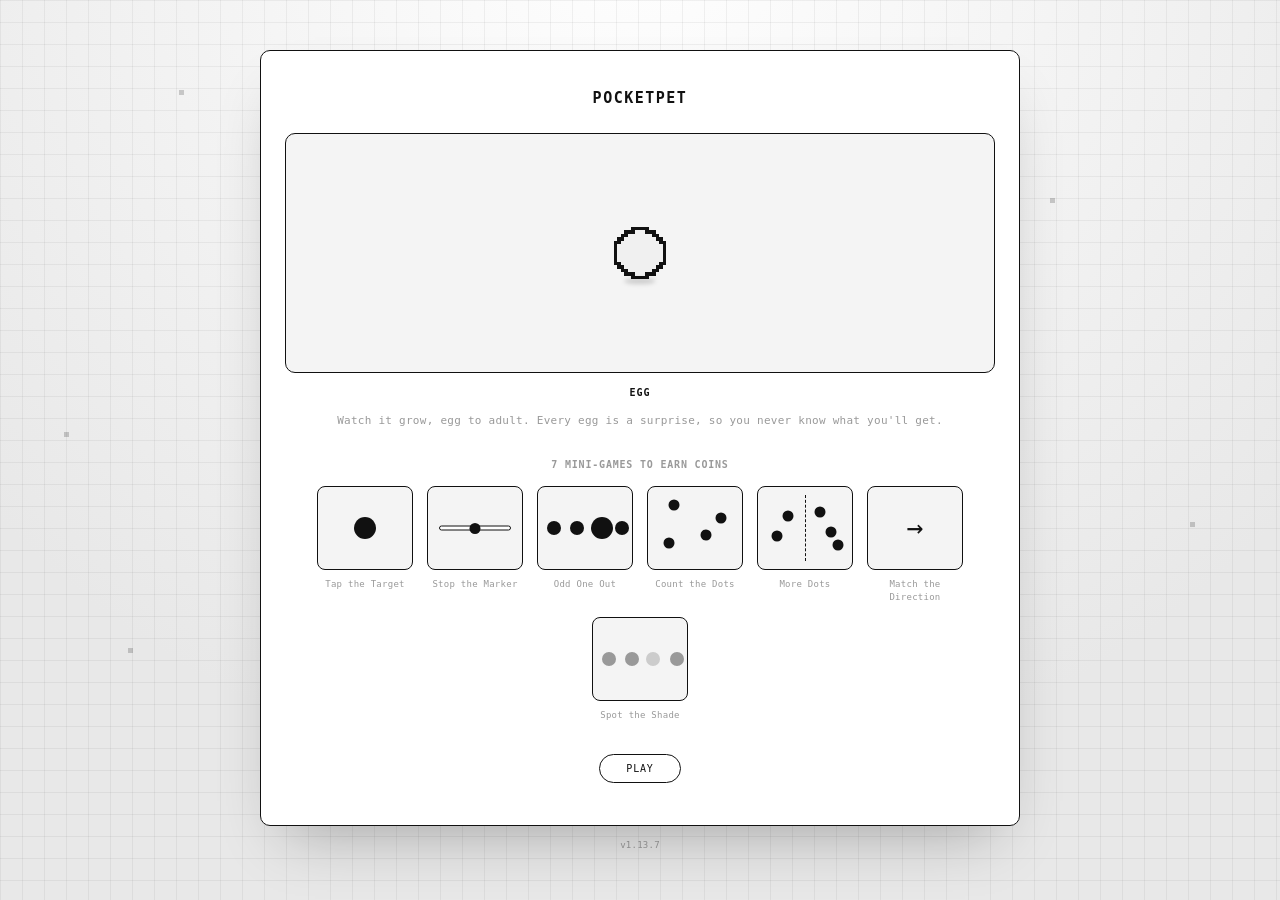
==== index.html @ edfc769e "Fix dotted prop outlines (switch scale to opacity), shrink Ball to 5x5 Confirmed the transform:scale" ====
<!doctype html>
<html lang="en">
<head>
  <meta charset="utf-8" />
  <meta name="viewport" content="width=device-width, initial-scale=1" />
  <meta name="google-site-verification" content="rwWQw8rhTKiH_7-kVRu2QGmYQKgAJ11RBTcv0vj0n3o" />
  <meta name="google-site-verification" content="AD7jyYMSNTsZT_Fhs02QeAOYZUyEHdJubJNjdIoAOGY" />
  <title>PocketPet</title>
  <link rel="manifest" href="manifest.webmanifest" />
  <link rel="icon" href="icons/icon.svg" type="image/svg+xml" />
  <link rel="apple-touch-icon" href="icons/icon.svg" />
  <meta name="theme-color" content="#111111" />
  <link rel="stylesheet" href="css/style.css?v=111" />
</head>
<body>
  <div class="bg-decor" aria-hidden="true">
    <span class="bg-dot" style="top:10%; left:14%; animation-delay:0s;"></span>
    <span class="bg-dot" style="top:22%; left:82%; animation-delay:1.4s;"></span>
    <span class="bg-dot" style="top:72%; left:10%; animation-delay:2.6s;"></span>
    <span class="bg-dot" style="top:86%; left:78%; animation-delay:0.7s;"></span>
    <span class="bg-dot" style="top:48%; left:5%; animation-delay:1.9s;"></span>
    <span class="bg-dot" style="top:58%; left:93%; animation-delay:0.3s;"></span>
  </div>

  <main class="shell landing">
    <h1 class="title">PocketPet</h1>

    <div class="device">
      <div id="landing-pet" class="pet-screen"></div>
    </div>
    <p id="hero-stage-label" class="hero-stage-label"></p>

    <p class="tagline">Watch it grow, egg to adult. Every egg is a surprise, so you never know what you'll get.</p>

    <p class="landing-section-title">7 mini-games to earn coins</p>
    <div class="game-showcase">
      <div class="game-card">
        <div class="game-preview">
          <span class="preview-dot"></span>
        </div>
        <p class="game-card-name">Tap the Target</p>
      </div>
      <div class="game-card">
        <div class="game-preview">
          <span class="preview-track"><span class="preview-marker"></span></span>
        </div>
        <p class="game-card-name">Stop the Marker</p>
      </div>
      <div class="game-card">
        <div class="game-preview">
          <span class="preview-oddball"></span>
          <span class="preview-oddball"></span>
          <span class="preview-oddball preview-oddball--big"></span>
          <span class="preview-oddball"></span>
        </div>
        <p class="game-card-name">Odd One Out</p>
      </div>
      <div class="game-card">
        <div class="game-preview">
          <span class="preview-countdot" style="top:22%;left:28%"></span>
          <span class="preview-countdot" style="top:58%;left:62%"></span>
          <span class="preview-countdot" style="top:38%;left:78%"></span>
          <span class="preview-countdot" style="top:68%;left:22%"></span>
        </div>
        <p class="game-card-name">Count the Dots</p>
      </div>
      <div class="game-card">
        <div class="game-preview">
          <span class="preview-divider"></span>
          <span class="preview-countdot" style="top:60%;left:20%"></span>
          <span class="preview-countdot" style="top:35%;left:32%"></span>
          <span class="preview-countdot" style="top:30%;left:66%"></span>
          <span class="preview-countdot" style="top:55%;left:78%"></span>
          <span class="preview-countdot" style="top:70%;left:85%"></span>
        </div>
        <p class="game-card-name">More Dots</p>
      </div>
      <div class="game-card">
        <div class="game-preview">
          <span class="preview-arrow">→</span>
        </div>
        <p class="game-card-name">Match the Direction</p>
      </div>
      <div class="game-card">
        <div class="game-preview">
          <span class="preview-shade"></span>
          <span class="preview-shade"></span>
          <span class="preview-shade preview-shade--odd"></span>
          <span class="preview-shade"></span>
        </div>
        <p class="game-card-name">Spot the Shade</p>
      </div>
    </div>

    <!-- Full evolution section: hidden for now, not deleted. Remove the
         `hidden` attribute below to bring it back. -->
    <div hidden>
      <p class="landing-section-title">Full evolution</p>
      <div class="evolution-panel">
        <div class="evolution-header">
          <div id="evolution-egg" class="evolution-stage"></div>
          <p class="evolution-intro">Every pet hatches from the same egg.</p>
        </div>
        <div id="evolution-rows" class="evolution-rows"></div>
      </div>
    </div>

    <a href="app.html" class="play-link">Play</a>
  </main>

  <p class="app-version" id="app-version"></p>

  <script type="module" src="js/landing.js?v=111"></script>
</body>
</html>
---- css/style.css ----
:root {
  --bg: #f4f4f4;
  --fg: #111;
  --line: #111;
  --muted: #999;
  --track: #e4e4e4;
}

* { box-sizing: border-box; }

/* Collapses every animation/transition in the file to effectively instant,
   one-shot playback instead of writing a reduced-motion variant of each of
   the ~15 @keyframes individually. Safe to do globally here because motion
   is never the only carrier of information — mood/sick states also show as
   plain text (#pet-status), and every wander/drag position is a real
   left/top value regardless of whether it animates there or snaps. */
@media (prefers-reduced-motion: reduce) {
  *, *::before, *::after {
    animation-duration: 0.01ms !important;
    animation-iteration-count: 1 !important;
    transition-duration: 0.01ms !important;
  }
}

body {
  margin: 0;
  min-height: 100vh;
  display: flex;
  flex-direction: column;
  align-items: center;
  justify-content: center;
  gap: 14px;
  padding: 32px 16px;
  font-family: ui-monospace, "SF Mono", Menlo, Consolas, monospace;
  font-size: 13px;
  color: var(--fg);
  letter-spacing: 0.02em;
}

.shell {
  position: relative;
  z-index: 1;
  width: min(340px, 92vw);
  background: #fff;
  border: 1px solid var(--line);
  border-radius: 6px;
  padding: 38px 24px 42px;
}

.title {
  text-align: center;
  font-size: 15px;
  font-weight: 700;
  letter-spacing: 0.1em;
  text-transform: uppercase;
  margin: 0 0 22px;
}

.error {
  min-height: 1.4em;
  font-size: 11px;
  color: var(--fg);
  text-align: center;
  margin: 0 0 8px;
}
.error.error--bad { color: #c0392b; }

.stack { display: flex; flex-direction: column; gap: 10px; }
.stack[hidden] { display: none; }
.row { display: flex; gap: 10px; }

.password-field { display: flex; gap: 6px; }
.password-field[hidden] { display: none; }
.password-field input { flex: 1; min-width: 0; }
.password-field .toggle-pw {
  flex: none;
  font-size: 9px;
  padding: 10px 8px;
  text-transform: uppercase;
}

.auth-links {
  display: flex;
  justify-content: space-between;
  margin-top: 12px;
}
.auth-links button {
  flex: none;
  border: none;
  background: none;
  padding: 0;
  font-size: 10px;
  color: var(--muted);
  text-transform: none;
  letter-spacing: 0;
  text-decoration: underline;
}
.auth-links button:hover { background: none; color: var(--fg); }

.back-home-link {
  display: block;
  text-align: center;
  margin-top: 20px;
  font-size: 10px;
  color: var(--muted);
  text-decoration: underline;
}
.back-home-link:hover { color: var(--fg); }

.app-version {
  margin: 0;
  font-size: 9px;
  color: var(--muted);
}

input, button {
  font-family: inherit;
  font-size: 12px;
  padding: 10px;
  border-radius: 4px;
  border: 1px solid var(--line);
  background: #fff;
  color: var(--fg);
}

button {
  cursor: pointer;
  flex: 1;
  text-transform: uppercase;
  letter-spacing: 0.05em;
  transition: background 0.1s, color 0.1s;
}
button:hover { background: var(--fg); color: #fff; }
button:active { transform: translateY(1px); }
button:disabled {
  opacity: 0.35;
  cursor: not-allowed;
  color: var(--muted);
  border-color: var(--muted);
  background: #fff;
}
button:disabled:hover { background: #fff; color: var(--muted); }
button:disabled:active { transform: none; }

/* Marks a toggle button as currently "on" (e.g. the bow is worn) — same
   dark fill button already uses on hover, just persistent, so it's clear
   at a glance without relying on the label text alone. */
.btn--active { background: var(--fg); color: #fff; }
.btn--active:hover { background: #333; }

[data-tooltip] { position: relative; }
[data-tooltip]::after {
  content: attr(data-tooltip);
  position: absolute;
  bottom: calc(100% + 7px);
  left: 50%;
  transform: translateX(-50%);
  background: rgba(40, 40, 40, 0.82);
  color: #fff;
  font-size: 8px;
  font-weight: 400;
  text-transform: none;
  letter-spacing: 0;
  padding: 5px 8px;
  border-radius: 4px;
  max-width: 200px;
  width: max-content;
  z-index: 20;
  pointer-events: none;
  opacity: 0;
  transition: opacity 0.15s ease 0s;
}
[data-tooltip]:focus-visible::after {
  opacity: 1;
  transition: opacity 0.15s ease 1s;
}
/* Real hover only — on touch, tapping a button shouldn't count as "hovering"
   it, or the tooltip pops immediately (and sticks, since touch has no
   hover-exit). Touch gets its own hold-to-reveal handling below instead. */
@media (hover: hover) and (pointer: fine) {
  [data-tooltip]:hover::after {
    opacity: 1;
    transition: opacity 0.15s ease 1s;
  }
}
[data-tooltip].tooltip--held::after {
  opacity: 1;
  transition: none;
}

.topbar {
  display: flex;
  justify-content: flex-end;
  gap: 6px;
  margin-bottom: 18px;
}
.icon-btn {
  flex: none;
  display: flex;
  align-items: center;
  justify-content: center;
  width: 22px;
  height: 22px;
  padding: 0;
  line-height: 1;
  border-radius: 50%;
  font-size: 11px;
}
/* currentColor lets the bag icon flip white on hover along with the rest
   of the button, same as the plain-text icons next to it. */
.icon-btn svg { width: 13px; height: 13px; stroke: currentColor; }

.pet-layout {
  display: flex;
  flex-direction: column;
  gap: 20px;
}
.pet-visual, .pet-info { min-width: 0; }

.device {
  position: relative;
  height: 250px;
  margin-bottom: 24px;
  /* Not overflow:hidden — the pet's own wander bounds already keep it inside
     this box, and clipping here was cutting off the hover tooltip whenever
     the pet sat near an edge (its pill needs room to render outside the
     pet's own small box). */
  overflow: visible;
  background: var(--bg);
  border: 1px solid var(--line);
  border-radius: 10px;
  cursor: pointer;
  transition: background 0.8s ease, box-shadow 0.8s ease;
}
.device:has(.pet-screen.pet--sleeping) { background: #1a1a1a; }
/* An owned, active Night Light bleeds a soft white glow past the
   playground's own edge — overflow stays visible (see above) so this box-
   shadow isn't clipped, reading as light escaping the dark room rather
   than staying sealed inside the box. */
.device:has(.pet-screen.pet--sleeping):has(.night-light:not([hidden])) {
  box-shadow: 0 0 24px 6px rgba(255, 255, 255, 0.35);
}
/* Everything in the room dims along with it instead of staying full-bright
   against the dark background — reads as "the lights are off" rather than
   cutouts pasted onto a black rectangle. brightness(), not opacity —
   opacity blends toward see-through (the dark background shows through the
   gaps between dots), brightness() darkens the same solid pixels in place. */
.device:has(.pet-screen.pet--sleeping) #pet-screen,
.device:has(.pet-screen.pet--sleeping) .pet-bed,
.device:has(.pet-screen.pet--sleeping) .toy,
.device:has(.pet-screen.pet--sleeping) .music-box,
.device:has(.pet-screen.pet--sleeping) .poop,
.device:has(.pet-screen.pet--sleeping) .toilet-bowl {
  filter: brightness(0.55);
}

.pet-screen {
  --dot-size: 6px;
  --grid-size: 25;
  position: absolute;
  left: 12px;
  top: 12px;
  display: grid;
  grid-template-columns: repeat(var(--grid-size), var(--dot-size));
  grid-auto-rows: var(--dot-size);
  gap: 0;
  cursor: grab;
  touch-action: none;
  /* Above every prop and the poop (see .poop's own z-index) so the pet
     always reads as walking in front, never getting buried underneath one
     it's standing near. */
  z-index: 2;
  /* --move-duration is set per life stage in JS (younger = faster) */
  transition: left var(--move-duration, 1.6s) ease-in-out, top var(--move-duration, 1.6s) ease-in-out, width 0.8s ease, height 0.8s ease, filter 0.8s ease;
}
#pet-screen.pet--dragging {
  cursor: grabbing;
  transition: none;
  z-index: 5;
}

/* Ground shadow for the wandering pets — the landing hero and the main
   in-app pet screen, both trimmed to their actual silhouette (see
   trimBitmap() in landing.js/app.js), so this lands right under their feet
   and moves/resizes with them automatically as they wander and grow. */
#landing-pet::before,
#pet-screen::before {
  content: "";
  position: absolute;
  left: 50%;
  bottom: -5px;
  width: 60%;
  height: 6px;
  background: rgba(0, 0, 0, 0.16);
  border-radius: 50%;
  filter: blur(2px);
  transform: translateX(-50%);
}

/* A little dish that flashes briefly after feeding — sits behind #pet-screen
   in paint order (it comes first in the HTML, and shares the same default
   stacking). */
.pet-bowl {
  position: absolute;
  width: 16px;
  height: 9px;
  background: var(--track);
  border: 1px solid var(--line);
  border-radius: 0 0 8px 8px;
  opacity: 1;
  transition: opacity 0.3s ease;
}
.pet-bowl--fade { opacity: 0; }

/* Every playground prop below (Bed, Ball, Music Box disc, Night Light bulb,
   poop) is now a hand-tuned pixel-dot bitmap built by prop-sprites.js —
   same rendering language as the pet itself (flat fill + 1-dot outline
   dilated around the silhouette, see .dot/.dot--body/.dot--eye/.dot--outline
   under "Puppy" below), instead of the smooth CSS circles/ovals/gradients
   these used to be. That mismatch (a blocky pixel-art creature standing
   next to perfectly smooth vector furniture) was the actual problem being
   fixed here, not just a style refresh.
   .prop-grid is the shared CSS-grid scaffold every prop uses — --grid-size
   is set per element in JS (renderPropSprites) from the sprite's own
   trimmed width, same pattern #pet-screen/.pet-picker-thumb-grid already
   use. 3.5px must match pet-sprites.js's DOT_SIZE exactly; there's no build
   step to inject the JS constant into CSS, so if DOT_SIZE ever changes,
   this needs a matching manual update. --dot-color sets each prop's own
   fill tint (.dot--body reads it); .dot--eye/.dot--outline both read the
   inherited --fg, so a prop can also override --fg locally (see poop) to
   recolor its own outline without touching the rest of the page. */
.prop-grid {
  display: grid;
  grid-template-columns: repeat(var(--grid-size), 3.5px);
  grid-auto-rows: 3.5px;
  gap: 0;
}
/* [hidden] and .prop-grid both have (0,1,0) specificity, and an author rule
   of equal specificity always beats the browser's own UA stylesheet rule
   ([hidden] { display: none }) regardless of source order — so every prop
   (poop included) kept rendering, in its last-known position, even after
   JS set el.hidden = true. This is what actually caused "cleared poop /
   un-owned items are still showing, sometimes stuck in an old corner spot"
   across every prop, not a positioning or ownership bug in app.js at all.
   .prop-grid[hidden] has (0,2,0) specificity, which wins. */
.prop-grid[hidden] {
  display: none;
}

/* Dropped poop (see MAX_POOP_COUNT in app.js) — up to 3 slots, positioned in
   JS (see renderPoop) wherever the pet currently is the moment each one
   first appears, not a fixed spot, so it reads as the pet actually having
   left it somewhere rather than props spawning from nowhere.
   Real brown instead of the flat-monochrome treatment every other prop
   uses — the one other deliberate color exception besides mood tinting
   (see LOW_STAT_MOODS in app.js), because it needs to read as "mess, spot
   and clear me" at a glance rather than blend in as another gray shape.
   The outline also gets its own darker brown (via a locally-overridden
   --fg) instead of the site's usual near-black, for the same reason.
   z-index above every other prop (all z-index:auto) so it's never hidden
   underneath one it happens to overlap, but still below #pet-screen
   (z-index: 2) so the pet itself always stays on top. Tapping one clears it
   via clearPoop. */
.poop {
  position: absolute;
  --dot-color: #6b4423;
  --fg: #3f2712;
  cursor: pointer;
  z-index: 1;
}

/* A draggable bed prop — stays on the playground permanently once bought
   (unlike the bowl's brief flash), wherever the user last dragged it. A
   wide, flat silhouette (see the "bed" profile in prop-sprites.js) reads as
   a mat/rug rather than a plain circle, with a couple of accent dots
   (dot--eye, reusing the pet's own "dark detail" color) suggesting woven
   texture — the pixel-grid equivalent of the concentric rings this used to
   have. Sits behind #pet-screen in paint order so the pet reads as lying on
   top of it once it walks over and sleeps there. */
.pet-bed {
  position: absolute;
  --dot-color: var(--track);
  cursor: grab;
  touch-action: none;
  transition: filter 0.8s ease;
}

.toilet-bowl {
  position: absolute;
  --dot-color: var(--track);
  cursor: grab;
  touch-action: none;
  transition: filter 0.8s ease;
}

/* One dragging-state class shared by the Bed, Ball, Music Box, and Night
   Light (see wireDragGroundedItem / wireDragNightLight) instead of a
   per-item copy. transition:none while actually dragging — the Ball's own
   left/top transition (for its "kick" animation, see .toy below) would
   otherwise make manual dragging lag behind the pointer. */
.grounded-item--dragging { cursor: grabbing; transition: none; }

/* A pendant light hanging from the playground's own "ceiling" (the device's
   top edge) — fixed top, only ever dragged left/right (see
   wireDragNightLight), unlike the Bed which moves freely. The cord is a
   separate pseudo-element spanning from the very top down to the bulb, so
   it visually reads as mounted above rather than floating mid-air. */
.night-light {
  position: absolute;
  top: 10px;
  --dot-color: var(--track);
  cursor: grab;
  touch-action: none;
}
.night-light::before {
  content: "";
  position: absolute;
  left: 50%;
  top: -10px;
  transform: translateX(-50%);
  width: 1px;
  height: 10px;
  background: var(--line);
}
/* A slow, gentle glow while the pet actually sleeps (the playground itself
   already goes dark then, see .device:has(...)) — reads as the light being
   "on" for a calm night rather than just a static prop. Plain white, so it
   still reads as a light source without introducing a new hue. The bulb's
   outline stays solid black regardless (dot--outline isn't touched here),
   same "outline never tints" rule the pet itself follows for mood colors. */
@keyframes night-light-glow {
  0%, 100% { box-shadow: 0 0 4px 1px rgba(255, 255, 255, 0.4); }
  50% { box-shadow: 0 0 10px 4px rgba(255, 255, 255, 0.7); }
}
.device:has(.pet-screen.pet--sleeping) .night-light {
  --dot-color: #ffffff;
  animation: night-light-glow 3s ease-in-out infinite;
}
.device:has(.pet-screen.pet--sleeping) .night-light::before {
  background: #e6e6e6;
}
/* A soft halo of light spreading out from the bulb — a smooth radial
   gradient, not distinct rays/wedges (an earlier version used sharp conic
   spokes and read as a cartoon sun instead of a light source). This is the
   one deliberately non-pixel exception among the props: diffuse light
   doesn't have a clean dot-grid equivalent, same spirit as mood-color
   tinting being the pet's own one exception to strict monochrome. Blurred
   and slowly breathing in size/opacity for a calm glow. Reuses ::after
   since ::before is already the cord. */
.device:has(.pet-screen.pet--sleeping) .night-light::after {
  content: "";
  position: absolute;
  inset: -16px;
  border-radius: 50%;
  background: radial-gradient(circle, rgba(255, 255, 255, 0.6) 0%, rgba(255, 255, 255, 0.28) 45%, rgba(255, 255, 255, 0) 78%);
  filter: blur(1.5px);
  animation: night-light-halo 3.5s ease-in-out infinite;
  pointer-events: none;
}
@keyframes night-light-halo {
  0%, 100% { opacity: 0.65; transform: scale(0.9); }
  50% { opacity: 1; transform: scale(1.1); }
}

/* A second free-roaming floor item alongside the Bed (see GROUNDED_ITEMS).
   left/top transition (disabled while actually being manually dragged, see
   .grounded-item--dragging) is what makes kickToy()'s reposition read as
   rolling there instead of teleporting. --ball-color is still set directly
   by app.js (setBallColor/render) exactly as before — --dot-color here just
   reads through to it, so the color-picker plumbing needed no changes. */
.toy {
  position: absolute;
  --dot-color: var(--ball-color, var(--track));
  cursor: grab;
  touch-action: none;
  transition: left 0.5s ease-out, top 0.5s ease-out, filter 0.8s ease;
}

/* A small turntable inside a boxed cabinet — the vinyl disc (see the
   "musicBoxDisc" profile in prop-sprites.js), dark like real vinyl with a
   small white center dot (the label hole) and a couple of music notes that
   float up and fade while it plays, sitting inside a squared-off frame (the
   "musicBoxFrame" profile) that stays still while the disc spins.
   #music-box is a plain shrink-wrapping positioning box (size/drag/click
   all still target it, same as every other prop) that grid-stacks two
   INNER children on top of each other (both grid-area 1/1, centered via
   place-items) instead of one merged shape: .music-box-frame (static) and
   .music-box-disc (spins while playing, see .music-box--playing below) —
   spinning only the disc, not the frame or the whole outer box, is also why
   the ♪/♫ notes (which live on the outer box's own ::before/::after) stay
   upright and float straight up instead of spinning along with the disc.
   Mounted on the wall like the Night Light — top stays fixed, only left
   (drag) moves — click toggles the song, drag moves it (wireMusicBox tells
   the two apart via suppressNextPetClick). Sits right at the ground line
   (GROUND_MIN_Y_FRACTION * 250px device height ≈ 105px, minus the box's own
   height) rather than partway up the wall — reads as a floor speaker
   standing against the wall instead of a shelf-mounted item. */
.music-box {
  position: absolute;
  top: 84px;
  display: grid;
  place-items: center;
  cursor: grab;
  touch-action: none;
  transition: filter 0.8s ease;
}
/* Same specificity trap as .prop-grid[hidden] elsewhere in this file:
   .music-box's own `display: grid` (needed to stack the frame+disc, see
   above) has the same (0,1,0) specificity as the browser's built-in
   [hidden] { display: none }, and an author rule always wins over the
   user-agent one at equal specificity — so renderMusicBoxPosition setting
   el.hidden = true stopped actually hiding it, leaving a previous pet's
   (or an unpurchased) Music Box visible and clickable. */
.music-box[hidden] {
  display: none;
}
.music-box-frame {
  grid-area: 1 / 1;
  --dot-color: var(--track);
}
.music-box-disc {
  grid-area: 1 / 1;
  --dot-color: var(--fg);
}
.music-box--playing .music-box-disc {
  animation: vinyl-spin 1.8s linear infinite;
}
@keyframes vinyl-spin {
  to { transform: rotate(360deg); }
}
.music-box--playing::before,
.music-box--playing::after {
  content: "♪";
  position: absolute;
  top: -8px;
  font-size: 14px;
  line-height: 1;
  color: var(--line);
  opacity: 0;
  animation: note-float 2.4s ease-in infinite;
}
.music-box--playing::before { left: -8px; }
.music-box--playing::after { content: "♫"; left: 32px; animation-delay: 1.1s; }
@keyframes note-float {
  0% { opacity: 0; transform: translateY(0); }
  15% { opacity: 0.8; }
  100% { opacity: 0; transform: translateY(-16px); }
}

.pet-screen.pet--bounce { animation: bounce 0.4s ease; }
.pet-screen.pet--poke { animation: poke 0.4s ease; }
.pet-screen.pet--sick { animation: sick-swell 2.2s ease-in-out infinite; }
.pet-screen.pet--sick .dot--body { background: #93a86a; opacity: 0.6; }

/* Unmet-need cues — only one is ever active at a time (see LOW_STAT_MOODS
   priority in app.js), so they don't need to be combined visually. Each
   also tints the fill a bit (outline/eyes stay solid black regardless) so
   the *type* of problem reads at a glance, not just that something's off. */
.pet-screen.pet--hungry { animation: hungry-shake 0.5s ease-in-out infinite; }
.pet-screen.pet--hungry .dot--body { background: #d99a4e; }
.pet-screen.pet--tired { animation: tired-nod 2.2s ease-in-out infinite; }
.pet-screen.pet--tired .dot--body { background: #8d97c9; }
.pet-screen.pet--dirty { animation: dirty-itch 0.6s ease-in-out infinite; }
.pet-screen.pet--dirty .dot--body { background: #a3835a; }
.pet-screen.pet--sad { animation: sad-droop 2.6s ease-in-out infinite; }
.pet-screen.pet--sad .dot--body { background: #9aa8b8; }

@keyframes bounce {
  0% { transform: translateY(0); }
  30% { transform: translateY(-6px); }
  60% { transform: translateY(0); }
  80% { transform: translateY(-2px); }
  100% { transform: translateY(0); }
}

@keyframes poke {
  0% { transform: rotate(0deg); }
  25% { transform: rotate(-8deg); }
  50% { transform: rotate(8deg); }
  75% { transform: rotate(-4deg); }
  100% { transform: rotate(0deg); }
}

@keyframes sick-swell {
  0%, 100% { transform: scale(1) translateX(0); }
  35% { transform: scale(1.06) translateX(1px); }
  70% { transform: scale(0.97) translateX(-1px); }
}

@keyframes hungry-shake {
  0%, 100% { transform: translateX(0); }
  25% { transform: translateX(-2px); }
  75% { transform: translateX(2px); }
}

@keyframes tired-nod {
  0%, 100% { transform: translateY(0) rotate(0deg); }
  50% { transform: translateY(3px) rotate(2deg); }
}

@keyframes dirty-itch {
  0%, 100% { transform: rotate(0deg); }
  20% { transform: rotate(-3deg); }
  40% { transform: rotate(2deg); }
  60% { transform: rotate(-2deg); }
  80% { transform: rotate(3deg); }
}

@keyframes sad-droop {
  0%, 100% { transform: translateY(0); }
  50% { transform: translateY(4px); }
}

/* Idle personality quirks — small one-shot flourishes played at random while
   the pet is just standing around, so it reads as alive even when you're
   not interacting with it. Never plays over a mood/sick animation (those
   already say something is wrong and take priority — see app.js). */
.pet-screen.pet--idle-glance { animation: idle-glance 1s ease; }
.pet-screen.pet--idle-stretch { animation: idle-stretch 1.1s ease; }
.pet-screen.pet--idle-hop { animation: idle-hop 0.7s ease; }

@keyframes idle-glance {
  0%, 100% { transform: rotate(0deg); }
  25% { transform: rotate(-6deg); }
  60% { transform: rotate(5deg); }
  85% { transform: rotate(-2deg); }
}

@keyframes idle-stretch {
  0%, 100% { transform: scale(1, 1); }
  40% { transform: scale(1.08, 0.92); }
  70% { transform: scale(0.96, 1.05); }
}

@keyframes idle-hop {
  0%, 100% { transform: translateY(0); }
  40% { transform: translateY(-4px); }
  70% { transform: translateY(1px); }
}

.modal-backdrop {
  position: fixed;
  inset: 0;
  display: flex;
  align-items: center;
  justify-content: center;
  padding: 16px;
  background: rgba(0, 0, 0, 0.55);
  z-index: 50;
}
.modal-backdrop[hidden] { display: none; }

.modal-box {
  width: min(300px, 100%);
  max-height: calc(100vh - 32px);
  overflow-y: auto;
  background: #fff;
  border: 1px solid var(--line);
  border-radius: 8px;
  padding: 20px;
}
.modal-title {
  text-align: center;
  font-size: 12px;
  font-weight: 700;
  text-transform: uppercase;
  letter-spacing: 0.08em;
  margin: 0 0 6px;
}
.modal-subtitle {
  text-align: center;
  font-size: 9px;
  color: var(--muted);
  margin: 0 0 12px;
  text-transform: none;
}

.game-best {
  font-size: 9px;
  font-weight: 400;
  opacity: 0.7;
  margin-left: 4px;
}

.game-overlay {
  position: relative;
  height: 180px;
  background: var(--bg);
  border: 1px solid var(--line);
  border-radius: 6px;
  overflow: hidden;
}
.game-target {
  position: absolute;
  width: 22px;
  height: 22px;
  border-radius: 50%;
  background: #111;
  border: none;
  box-shadow: 0 2px 4px rgba(0, 0, 0, 0.3);
  padding: 0;
  animation: pulse 0.6s ease-in-out infinite;
}
@keyframes pulse {
  0%, 100% { opacity: 1; }
  50% { opacity: 0.5; }
}

/* ---- Puppy (flat 2D pixel-dot grid, outlined pixel-art style) ---- */

.dot { background: transparent; }
.dot--body { background: var(--dot-color, #e6e6e6); }
.dot--eye { background: var(--fg); }
.dot--outline { background: var(--fg); }
.dot--bow { background: var(--bow-color, #d1477a); }
.dot--light { background: #ffffff; }

/* Props (everything sharing .prop-grid — Bed, Ball, Music Box, Night Light,
   Toilet Bowl, poop) reused the pet's own outline dot 1:1, at the same
   thickness, so the pet didn't read as any more prominent than the
   furniture around it.
   A geometrically thinner line isn't achievable here without leaving gaps:
   .dot--outline cells sit edge-to-edge (gap: 0) forming a contiguous ring
   around each silhouette, and every cell is the same fixed size with no
   awareness of its neighbors — shrinking a cell toward its own center (via
   transform/clip-path/anything that reduces its visible area) pulls it away
   from the adjacent outline cells on both sides, breaking the ring into a
   dotted/perforated line instead of a continuous thinner one. A true smooth
   thin line would need each cell to know which of its edges border another
   outline cell (to keep those touching) versus open space (to inset only
   those), which the current per-cell dot data has no way to express.
   Softening the *color* instead achieves the same goal (pet reads as more
   prominent than the furniture) without any gap risk, since every cell
   still fully fills its space — just a fainter version of whatever --fg the
   prop already uses, so the contrast difference alone makes the pet's
   outline the one bold, unmistakable line on the playground. opacity, not a
   hardcoded gray — poop locally overrides --fg to a dark brown (see .poop)
   specifically so it doesn't blend in as just another gray shape; a flat
   gray override here would have silently defeated that. Fading its actual
   color instead preserves the hue and just lightens it, on every prop. */
.prop-grid .dot--outline {
  opacity: 0.5;
}

.pet-status {
  text-align: center;
  font-size: 10px;
  text-transform: uppercase;
  letter-spacing: 0.15em;
  margin: 10px 0 0;
}
.pet-status--sick { animation: blink 1s steps(2, jump-none) infinite; color: #6f8049; }
.pet-status--sleeping { color: var(--muted); }
.pet-status--mood { color: var(--muted); }
.pet-status--mood.pet--hungry { color: #b97a2e; }
.pet-status--mood.pet--tired { color: #5f68ab; }
.pet-status--mood.pet--dirty { color: #83612f; }
.pet-status--mood.pet--sad { color: #6c7c8c; }

@keyframes blink {
  50% { opacity: 0.2; }
}

.egg-note {
  text-align: center;
  font-size: 10px;
  color: var(--muted);
  border: 1px solid var(--line);
  border-radius: 4px;
  padding: 10px;
  margin: 0 0 14px;
}

.recap {
  position: relative;
  font-size: 10px;
  text-align: center;
  background: #fff;
  border: 1px solid var(--line);
  border-radius: 4px;
  padding: 10px 12px;
  margin: 14px 0 0;
}
.recap-close {
  position: absolute;
  top: 4px;
  right: 4px;
  flex: none;
  width: 16px;
  height: 16px;
  padding: 0;
  line-height: 1;
  border: none;
  background: none;
  font-size: 12px;
  color: var(--muted);
}
.recap-close:hover { background: var(--fg); color: #fff; border-radius: 50%; }
.recap-title {
  margin: 0 0 6px;
  font-size: 9px;
  font-weight: 700;
  text-transform: uppercase;
  letter-spacing: 0.08em;
}
.recap-list {
  list-style: none;
  margin: 0;
  padding: 0;
  display: flex;
  flex-direction: column;
  align-items: center;
  gap: 4px;
}

.pet-meta {
  text-align: center;
  margin: 16px 0 6px;
  font-size: 11px;
  text-transform: capitalize;
}
#pet-stage { color: var(--muted); }

.pet-progress {
  text-align: center;
  font-size: 9px;
  color: var(--muted);
  margin: 0 0 16px;
  text-transform: none;
}

.help-panel {
  margin-bottom: 16px;
  font-size: 9px;
  line-height: 1.6;
}
.help-row {
  display: grid;
  grid-template-columns: 70px 1fr;
  gap: 8px;
  margin-bottom: 12px;
}
.help-row:last-child { margin-bottom: 0; }
.help-row b {
  text-transform: uppercase;
  letter-spacing: 0.05em;
  color: var(--muted);
}

.economy {
  display: flex;
  flex-wrap: wrap;
  justify-content: center;
  gap: 6px 12px;
  font-size: 9px;
  margin-bottom: 16px;
  text-transform: uppercase;
}
/* Flex items shrink to their min-content width by default, which for text
   is just its widest unbreakable word — without this, "Vitamins: 0" was
   splitting into "Vitamins:" / "0" on two lines instead of staying put. */
.economy span { white-space: nowrap; }

.stats { display: flex; flex-direction: column; gap: 8px; margin-bottom: 20px; }
.stat { display: grid; grid-template-columns: 48px 1fr 26px; align-items: center; gap: 6px; font-size: 10px; }
.bar { height: 6px; background: var(--track); border-radius: 3px; overflow: hidden; }
.bar i { display: block; height: 100%; background: var(--fg); width: 100%; transition: width 0.3s; }

/* Acknowledges a fed dose of Vitamins right on Health while it's active —
   otherwise the effect is invisible until it silently wears off. */
.stat--boosted label::after { content: "↑"; margin-left: 2px; }

.actions { display: flex; flex-wrap: wrap; align-items: center; gap: 10px; margin-bottom: 14px; }
.actions button { min-width: 70px; flex: 1; }

/* Labels the Care row (the only row left on the main screen — purchases
   now live in the Shop modal). */
.action-group-label {
  font-size: 9px;
  font-weight: 700;
  text-transform: uppercase;
  letter-spacing: 0.08em;
  color: var(--muted);
  margin: 0 0 8px;
}

.shop-coins {
  text-align: center;
  font-size: 10px;
  text-transform: uppercase;
  color: var(--muted);
  margin: 0 0 14px;
}
.shop-coins b { color: var(--fg); }

.shop-list { display: flex; flex-direction: column; gap: 10px; margin-bottom: 14px; }
.shop-item {
  display: flex;
  align-items: center;
  gap: 10px;
  padding-bottom: 10px;
  border-bottom: 1px solid var(--track);
}
.shop-item:last-child { border-bottom: none; padding-bottom: 0; }
.shop-item-info { flex: 1; min-width: 0; display: flex; flex-direction: column; gap: 2px; }
.shop-item-info b { font-size: 11px; }
.shop-item-info span { font-size: 9px; color: var(--muted); line-height: 1.4; }
.shop-item > button, .shop-item .accessory-btn-wrap { flex: none; width: 92px; }

/* The bow button hosts its color swatch as a small overlay inset into its
   own right edge, so the swatch reads as part of the button rather than a
   separate control next to it. */
.accessory-btn-wrap { position: relative; flex: 1; }
.accessory-btn-wrap button { display: block; width: 100%; }
.accessory-btn-wrap:has(input[type="color"]:not([hidden])) button { padding-right: 30px; }

/* Native color swatch, styled to match the app's existing small circular
   icon-button pattern (see .icon-btn) instead of introducing a new, bigger
   square shape that doesn't match anything else on screen. */
.accessory-btn-wrap input[type="color"] {
  position: absolute;
  right: 6px;
  top: 50%;
  transform: translateY(-50%);
  width: 20px;
  height: 20px;
  padding: 0;
  border: 1px solid var(--line);
  border-radius: 50%;
  overflow: hidden;
  background: none;
  cursor: pointer;
}
.accessory-btn-wrap input[type="color"]::-webkit-color-swatch-wrapper { padding: 0; }
.accessory-btn-wrap input[type="color"]::-webkit-color-swatch { border: none; }
.accessory-btn-wrap input[type="color"]::-moz-color-swatch { border: none; }
/* The swatch's own dark border would blend into the button once it's dark
   (.btn--active, "worn"), so give it a light border there instead. */
.accessory-btn-wrap:has(.btn--active) input[type="color"] { border-color: #fff; }

.play-btn {
  display: block;
  width: 100%;
  margin-bottom: 14px;
  padding: 12px;
  background: var(--fg);
  color: #fff;
}
.play-btn:hover { background: #333; }
.play-btn:disabled, .play-btn:disabled:hover { background: #fff; color: var(--muted); }

.section-title {
  text-align: center;
  font-size: 13px;
  text-transform: uppercase;
  letter-spacing: 0.1em;
  margin: 0 0 20px;
}

/* Three columns, outer two equal (1fr each) — keeps the title mathematically
   centered on the full header width and the close button in normal document
   flow (not absolutely positioned floating over the layout), so it sits
   exactly where a button belongs instead of at an arbitrary fixed spot. */
.screen-header {
  display: grid;
  grid-template-columns: 1fr auto 1fr;
  align-items: center;
  margin-bottom: 20px;
}
.screen-header .section-title { grid-column: 2; margin: 0; }
.screen-header .icon-btn { grid-column: 3; justify-self: end; }

.settings-actions { margin-top: 20px; }

.account-line {
  text-align: center;
  font-size: 10px;
  color: var(--muted);
  margin: 0 0 20px;
  word-break: break-all;
}
.account-line b { color: var(--fg); font-weight: 700; }

#btn-help-close { display: block; width: 100%; margin-bottom: 12px; }
#settings-menu, #change-password-form, #rename-pet-form { margin-bottom: 20px; }

.achievement {
  display: grid;
  grid-template-columns: 20px 1fr;
  gap: 8px;
  align-items: baseline;
  padding: 8px 0;
  border-bottom: 1px solid var(--track);
  font-size: 10px;
  color: var(--muted);
}
.achievement:last-child { border-bottom: none; }
.achievement-mark { font-size: 12px; text-align: center; }
.achievement--earned { color: var(--fg); }
.achievement--earned .achievement-mark { color: var(--fg); }

.pet-picker-item {
  display: grid;
  grid-template-columns: 40px 1fr auto;
  align-items: center;
  gap: 10px;
  padding: 8px 0;
  border-bottom: 1px solid var(--track);
}
.pet-picker-item:last-child { border-bottom: none; }

.pet-picker-thumb {
  width: 40px;
  height: 40px;
  display: flex;
  align-items: center;
  justify-content: center;
  background: var(--bg);
  border: 1px solid var(--line);
  border-radius: 4px;
  padding: 2px;
}
.pet-picker-thumb-grid {
  --dot-size: 1.6px;
  display: grid;
  grid-template-columns: repeat(var(--grid-size), var(--dot-size));
  grid-auto-rows: var(--dot-size);
  gap: 0;
}

.collection-hint {
  text-align: center;
  font-size: 10px;
  color: var(--muted);
  margin: 0 0 16px;
}

.collection-row {
  display: grid;
  grid-template-columns: 40px 1fr;
  align-items: center;
  gap: 10px;
  padding: 8px 0;
  border-bottom: 1px solid var(--track);
  font-size: 10px;
  color: var(--muted);
}
.collection-row:last-child { border-bottom: none; }
.collection-row--discovered { color: var(--fg); }

.collection-thumb-placeholder {
  width: 40px;
  height: 40px;
  display: flex;
  align-items: center;
  justify-content: center;
  background: var(--bg);
  border: 1px solid var(--line);
  border-radius: 4px;
  font-size: 16px;
  color: var(--muted);
}

.pet-picker-info {
  display: flex;
  flex-direction: column;
  font-size: 10px;
  text-transform: capitalize;
}
.pet-picker-info span { color: var(--muted); font-size: 9px; }

.pet-picker-select { flex: none; width: auto; font-size: 9px; padding: 8px 10px; }

/* Rename/Reset/Release all act on the active pet, so they sit side by side
   as one compact row instead of 3 full-width stacked buttons. */
.pet-picker-manage-row { display: flex; gap: 8px; }
.pet-picker-manage-row button { font-size: 10px; padding: 8px 6px; }

.timing-track {
  position: relative;
  width: 80%;
  height: 6px;
  margin: 0 auto;
  top: 50%;
  transform: translateY(-50%);
  background: #fff;
  border-radius: 3px;
}
.timing-zone {
  position: absolute;
  left: 40%;
  width: 20%;
  height: 100%;
  background: var(--track);
  border-radius: 3px;
}
.timing-marker {
  position: absolute;
  top: 50%;
  width: 10px;
  height: 10px;
  border-radius: 50%;
  background: #111;
  transform: translate(-50%, -50%);
}

.oddoneout-grid {
  display: grid;
  grid-template-columns: repeat(5, 1fr);
  align-items: center;
  justify-items: center;
  gap: 8px;
  height: 100%;
  width: 190px;
  margin: 0 auto;
}
.oddoneout-dot {
  width: 22px;
  height: 22px;
  border-radius: 50%;
  background: #111;
  border: none;
  padding: 0;
}
.oddoneout-dot--odd-big { width: 28px; height: 28px; }
.oddoneout-dot--odd-small { width: 16px; height: 16px; }

/* Spot the Shade: its own 5x5 grid (denser than Odd One Out's 3x3), with
   smaller dots to fit 5 rows inside the fixed-height .game-overlay. */
.oddcolor-grid {
  display: grid;
  grid-template-columns: repeat(5, 1fr);
  align-items: center;
  justify-items: center;
  gap: 7px;
  height: 100%;
  width: 150px;
  margin: 0 auto;
}
.oddcolor-dot {
  width: 20px;
  height: 20px;
  border-radius: 50%;
  border: none;
  padding: 0;
}

.count-dots-area { position: relative; width: 100%; height: 100%; }
.count-dot {
  position: absolute;
  width: 10px;
  height: 10px;
  border-radius: 50%;
  background: #111;
}
.count-choices {
  display: flex;
  align-items: center;
  justify-content: center;
  gap: 12px;
  height: 100%;
}
.count-choice {
  width: 40px;
  height: 40px;
  flex: none;
  border-radius: 50%;
  font-size: 14px;
}

.moredots-row { display: flex; height: 100%; }
.moredots-side {
  position: relative;
  flex: 1;
  cursor: pointer;
}
.moredots-side:first-child { border-right: 1px dashed var(--line); }

.direction-prompt {
  text-align: center;
  font-size: 40px;
  line-height: 1;
  margin: 26px 0 20px;
}
.direction-choices {
  display: flex;
  align-items: center;
  justify-content: center;
  gap: 10px;
}
.direction-choice {
  width: 38px;
  height: 38px;
  flex: none;
  border-radius: 50%;
  font-size: 16px;
}

.danger { border-color: #c0392b; color: #c0392b; }
.danger:hover { background: #c0392b; color: #fff; }

.ghost { background: transparent; border-color: var(--muted); color: var(--muted); }
.ghost:hover { background: var(--muted); color: #fff; }

.landing .device { height: 240px; margin-bottom: 14px; }
body {
  background-color: #eee;
  background-image:
    linear-gradient(to right, rgba(0, 0, 0, 0.05) 1px, transparent 1px),
    linear-gradient(to bottom, rgba(0, 0, 0, 0.05) 1px, transparent 1px),
    radial-gradient(circle at 50% -10%, #ffffff, #e8e8e8 75%);
  background-size: 22px 22px, 22px 22px, auto;
}

.bg-decor {
  position: fixed;
  inset: 0;
  pointer-events: none;
  z-index: 0;
}
.bg-dot {
  position: absolute;
  width: 5px;
  height: 5px;
  background: rgba(0, 0, 0, 0.18);
  animation: bg-float 7s ease-in-out infinite;
}
@keyframes bg-float {
  0%, 100% { transform: translate(0, 0); }
  50% { transform: translate(12px, -16px); }
}

.shell.landing {
  box-shadow: 0 30px 60px -25px rgba(0, 0, 0, 0.3);
  border-radius: 10px;
}

.landing .title { margin-bottom: 26px; }

.landing .tagline {
  text-align: center;
  font-size: 11px;
  color: var(--muted);
  margin: 0 0 32px;
}

.landing-section-title {
  text-align: center;
  font-size: 10px;
  font-weight: 700;
  text-transform: uppercase;
  letter-spacing: 0.08em;
  color: var(--muted);
  margin: 0 0 16px;
}

.hero-stage-label {
  text-align: center;
  font-size: 10px;
  font-weight: 700;
  text-transform: uppercase;
  letter-spacing: 0.1em;
  margin: 0 0 16px;
}

.game-showcase {
  display: flex;
  flex-wrap: wrap;
  justify-content: center;
  gap: 14px;
  margin-bottom: 32px;
}
.game-card { text-align: center; width: 96px; }
.game-preview {
  position: relative;
  width: 96px;
  height: 84px;
  margin: 0 auto 8px;
  background: var(--bg);
  border: 1px solid var(--line);
  border-radius: 8px;
  overflow: hidden;
  transition: transform 0.15s ease, box-shadow 0.15s ease;
}
.game-card:hover .game-preview {
  transform: translateY(-3px);
  box-shadow: 0 10px 20px -10px rgba(0, 0, 0, 0.35);
}
.game-card-name {
  margin: 0;
  font-size: 9px;
  color: var(--muted);
  line-height: 1.4;
}

.preview-dot {
  position: absolute;
  top: 50%;
  left: 50%;
  width: 22px;
  height: 22px;
  border-radius: 50%;
  background: #111;
  transform: translate(-50%, -50%);
  animation: preview-pulse 1s ease-in-out infinite;
}
@keyframes preview-pulse {
  0%, 100% { opacity: 1; }
  50% { opacity: 0.4; }
}

.preview-track {
  position: absolute;
  top: 50%;
  left: 12%;
  width: 76%;
  height: 5px;
  background: #fff;
  border: 1px solid var(--line);
  border-radius: 3px;
  transform: translateY(-50%);
}
.preview-marker {
  position: absolute;
  top: 50%;
  width: 11px;
  height: 11px;
  border-radius: 50%;
  background: #111;
  transform: translate(-50%, -50%);
  animation: preview-slide 1.4s ease-in-out infinite alternate;
}
@keyframes preview-slide {
  0% { left: 0%; }
  100% { left: 100%; }
}

.preview-oddball {
  position: absolute;
  top: 50%;
  width: 14px;
  height: 14px;
  border-radius: 50%;
  background: #111;
  transform: translateY(-50%);
}
.preview-oddball:nth-child(1) { left: 10%; }
.preview-oddball:nth-child(2) { left: 34%; }
.preview-oddball:nth-child(3) { left: 56%; }
.preview-oddball:nth-child(4) { left: 82%; }
.preview-oddball--big { width: 22px; height: 22px; }

/* Spot the Shade's preview: same four-dot layout as Odd One Out's, but
   uniform size with one slightly lighter instead of one bigger — echoes the
   actual game's "same shape, subtly different shade" premise. */
.preview-shade {
  position: absolute;
  top: 50%;
  width: 14px;
  height: 14px;
  border-radius: 50%;
  background: #999;
  transform: translateY(-50%);
}
.preview-shade:nth-child(1) { left: 10%; }
.preview-shade:nth-child(2) { left: 34%; }
.preview-shade:nth-child(3) { left: 56%; }
.preview-shade:nth-child(4) { left: 82%; }
.preview-shade--odd { background: #ccc; }

.preview-countdot {
  position: absolute;
  width: 11px;
  height: 11px;
  border-radius: 50%;
  background: #111;
  transform: translate(-50%, -50%);
}

/* More Dots' preview: a vertical divider between two dot clusters of
   different density, echoing the game's actual left/right comparison. */
.preview-divider {
  position: absolute;
  top: 10%;
  bottom: 10%;
  left: 50%;
  border-left: 1px dashed var(--line);
}

/* Match the Direction's preview: just the arrow prompt itself, pulsing like
   every other single-focal-point preview above. */
.preview-arrow {
  position: absolute;
  top: 50%;
  left: 50%;
  transform: translate(-50%, -50%);
  font-size: 28px;
  line-height: 1;
  animation: preview-pulse 1s ease-in-out infinite;
}

/* A distinct card panel for the whole showcase, same visual language as the
   rest of the landing page's cards — separates it clearly as its own
   section instead of just more loose content on the page. */
.evolution-panel {
  background: var(--bg);
  border: 1px solid var(--line);
  border-radius: 10px;
  padding: 22px 18px 20px;
  margin-bottom: 32px;
  overflow: hidden;
  box-shadow: 0 16px 32px -24px rgba(0, 0, 0, 0.35);
}

/* The shared egg sits once, above every species' row — showing it 3 times
   (once per row) would just be repeating the same image. */
.evolution-header {
  display: flex;
  flex-direction: column;
  align-items: center;
  margin-bottom: 20px;
}
.evolution-header .evolution-stage {
  width: 92px;
  height: 92px;
}
.evolution-header .evolution-stage-grid { --dot-size: 3.3px; }
.evolution-intro {
  font-size: 10px;
  color: var(--muted);
  text-align: center;
  margin: 8px 0 0;
}

/* Vertical timeline: one full-width row per species, stages flowing left to
   right with arrows, stacked down the page instead of squeezed side by
   side. Every box is the same fixed size regardless of stage/species, so
   all 3 rows are always exactly the same width — that means one shared
   scroll region (not one per row) keeps every row's stages aligned in the
   same columns, and a single swipe scrolls all 3 species at once instead
   of needing 3 separate swipes to see everything. A right-edge fade hints
   there's more without needing any UI chrome to say so.
   overflow-x stays "auto" (never "visible") at every breakpoint — relying
   on the row width fitting exactly at a given viewport is what let it
   spill outside the panel before, so scroll is now always the fallback,
   not an assumption. */
.evolution-rows {
  --stage-h: 76px;
  display: flex;
  flex-direction: column;
  gap: 16px;
  max-width: 100%;
  overflow-x: auto;
  padding-bottom: 10px;
  scroll-snap-type: x proximity;
  -webkit-mask-image: linear-gradient(to right, #000 calc(100% - 24px), transparent);
  mask-image: linear-gradient(to right, #000 calc(100% - 24px), transparent);
}
.evolution-row {
  display: flex;
  flex: none;
  width: fit-content;
  align-items: center;
  gap: 6px;
}
.evolution-arrow {
  flex: none;
  height: var(--stage-h);
  display: flex;
  align-items: center;
  justify-content: center;
  font-size: 13px;
  color: var(--muted);
}
/* .evolution-stage is a fixed-size box that just centers whatever the
   (variably-sized, trimmed-to-content) grid inside it turns out to be —
   the box stays a consistent size across every stage, the creature inside
   it doesn't sit off-center just because it's small or oddly proportioned. */
.evolution-stage {
  position: relative;
  width: var(--stage-h);
  height: var(--stage-h);
  flex: none;
  scroll-snap-align: start;
  display: flex;
  align-items: center;
  justify-content: center;
  background: #fff;
  border: 1px solid var(--line);
  border-radius: 6px;
  padding: 4px;
  transition: transform 0.15s ease, box-shadow 0.15s ease;
}
.evolution-stage:hover {
  transform: translateY(-3px);
  box-shadow: 0 10px 20px -10px rgba(0, 0, 0, 0.35);
}
.evolution-stage-grid {
  --dot-size: 2.6px;
  display: grid;
  grid-template-columns: repeat(var(--grid-size), var(--dot-size));
  grid-auto-rows: var(--dot-size);
  gap: 0;
}

@media (min-width: 700px) {
  .shell.landing { width: min(760px, 92vw); }
  .evolution-panel { padding: 28px 24px 24px; }
  .evolution-header .evolution-stage { width: 115px; height: 115px; }
  .evolution-header .evolution-stage-grid { --dot-size: 4.2px; }
  .evolution-rows { --stage-h: 96px; gap: 20px; align-items: center; }
  .evolution-stage-grid { --dot-size: 3.4px; }
  .evolution-row { gap: 10px; }
  .evolution-arrow { font-size: 15px; }
}

.play-link {
  display: block;
  width: fit-content;
  margin: 0 auto;
  text-align: center;
  padding: 8px 26px;
  border: 1px solid var(--line);
  border-radius: 999px;
  text-transform: uppercase;
  letter-spacing: 0.08em;
  text-decoration: none;
  color: var(--fg);
  font-size: 10px;
  transition: background 0.15s, color 0.15s, transform 0.15s;
}
.play-link:hover { background: var(--fg); color: #fff; transform: translateY(-1px); }

/* ---- Desktop: side-by-side layout for the pet screen ---- */
@media (min-width: 700px) {
  .shell { width: min(640px, 92vw); }

  /* Forms stay narrow and centered even though the card itself is wider */
  .screen[data-screen="auth"],
  .screen[data-screen="reset-password"],
  .screen[data-screen="name-pet"],
  .screen[data-screen="settings"],
  .screen[data-screen="achievements"],
  .screen[data-screen="pet-picker"] {
    max-width: 320px;
    margin: 0 auto;
  }

  .pet-layout {
    flex-direction: row;
    align-items: flex-start;
    gap: 32px;
  }
  .pet-visual { flex: 0 0 280px; }
  .pet-info { flex: 1; padding-top: 4px; }
}
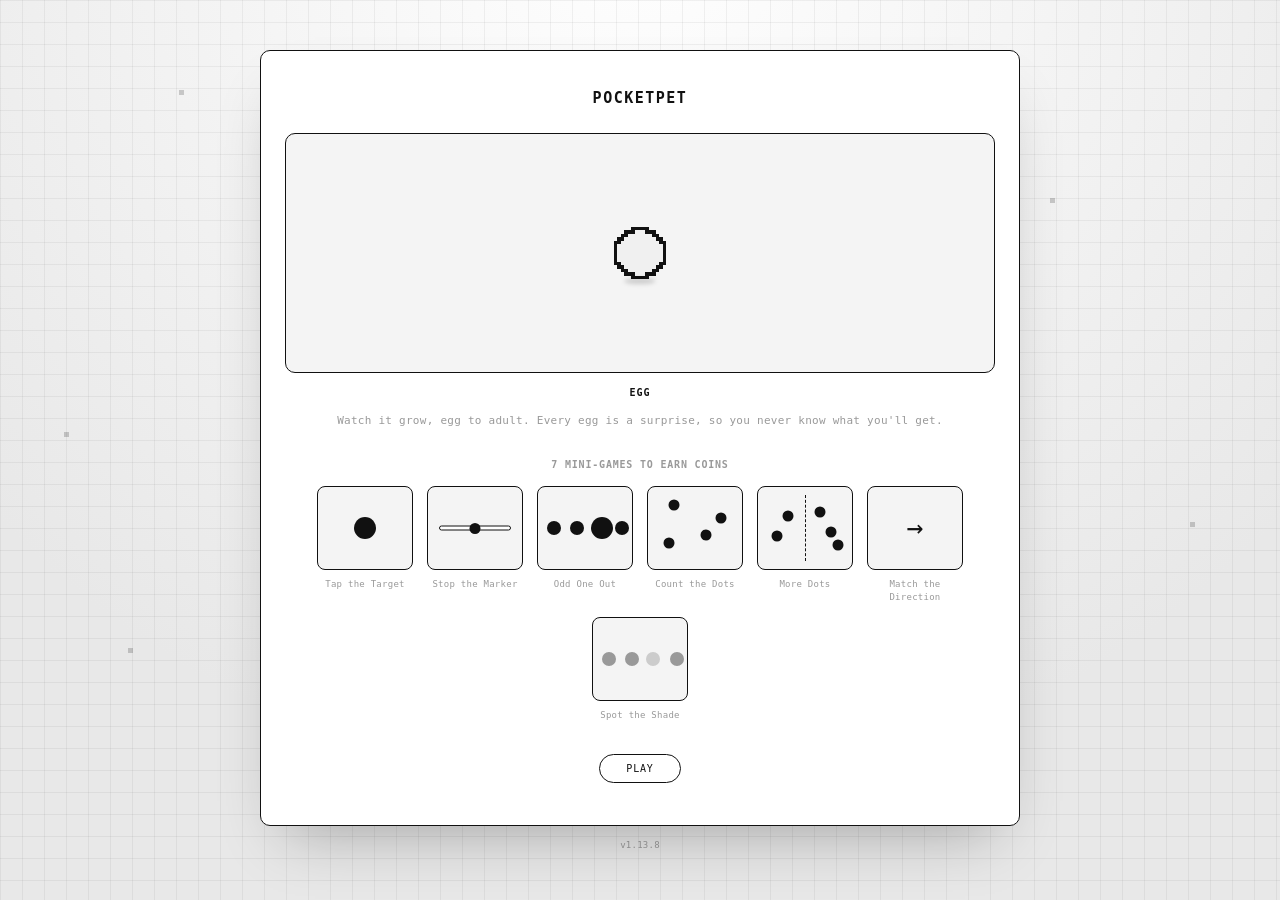
==== commit 233b3f65: "Get genuine thinner prop outlines via overscaled fill, not opacity Opacity fade wasn't the ask - sti" ====
--- a/index.html
+++ b/index.html
@@ -10,7 +10,7 @@
   <link rel="icon" href="icons/icon.svg" type="image/svg+xml" />
   <link rel="apple-touch-icon" href="icons/icon.svg" />
   <meta name="theme-color" content="#111111" />
-  <link rel="stylesheet" href="css/style.css?v=111" />
+  <link rel="stylesheet" href="css/style.css?v=112" />
 </head>
 <body>
   <div class="bg-decor" aria-hidden="true">
@@ -110,6 +110,6 @@
 
   <p class="app-version" id="app-version"></p>
 
-  <script type="module" src="js/landing.js?v=111"></script>
+  <script type="module" src="js/landing.js?v=112"></script>
 </body>
 </html>
--- a/css/style.css
+++ b/css/style.css
@@ -516,7 +516,12 @@
 }
 .music-box-frame {
   grid-area: 1 / 1;
-  --dot-color: var(--track);
+  /* A warm wood-cabinet brown instead of the pale --track gray every other
+     structural prop uses — at --track's usual near-white shade the box read
+     as empty/see-through rather than an actual solid speaker cabinet. Same
+     "a deliberate color exception earns its place" reasoning poop already
+     uses (see poop's own CSS comment) — a real speaker box isn't gray. */
+  --dot-color: #8b5e3c;
 }
 .music-box-disc {
   grid-area: 1 / 1;
@@ -718,28 +723,32 @@
 /* Props (everything sharing .prop-grid — Bed, Ball, Music Box, Night Light,
    Toilet Bowl, poop) reused the pet's own outline dot 1:1, at the same
    thickness, so the pet didn't read as any more prominent than the
-   furniture around it.
-   A geometrically thinner line isn't achievable here without leaving gaps:
-   .dot--outline cells sit edge-to-edge (gap: 0) forming a contiguous ring
-   around each silhouette, and every cell is the same fixed size with no
-   awareness of its neighbors — shrinking a cell toward its own center (via
-   transform/clip-path/anything that reduces its visible area) pulls it away
-   from the adjacent outline cells on both sides, breaking the ring into a
-   dotted/perforated line instead of a continuous thinner one. A true smooth
-   thin line would need each cell to know which of its edges border another
-   outline cell (to keep those touching) versus open space (to inset only
-   those), which the current per-cell dot data has no way to express.
-   Softening the *color* instead achieves the same goal (pet reads as more
-   prominent than the furniture) without any gap risk, since every cell
-   still fully fills its space — just a fainter version of whatever --fg the
-   prop already uses, so the contrast difference alone makes the pet's
-   outline the one bold, unmistakable line on the playground. opacity, not a
-   hardcoded gray — poop locally overrides --fg to a dark brown (see .poop)
-   specifically so it doesn't blend in as just another gray shape; a flat
-   gray override here would have silently defeated that. Fading its actual
-   color instead preserves the hue and just lightens it, on every prop. */
+   furniture around it. An opacity-based fade (tried first) missed the ask —
+   still visibly the same thickness, just lighter — and shrinking the
+   outline cells themselves (tried before that) left gaps, since
+   .dot--outline cells sit edge-to-edge (gap: 0) with zero awareness of
+   their neighbors: shrinking one toward its own center pulls it away from
+   the adjacent outline cells on both sides, breaking the ring into a
+   dotted line instead of a continuous thinner one.
+   This gets genuine thinness without that gap problem by scaling the FILL
+   layer up instead of the outline layer down — enlarged .dot--body cells
+   (already contiguous with each other, so overlapping more there is
+   invisible, same color) bleed slightly into the neighboring outline ring
+   from the inside, eating into it and shrinking how much of that 1-dot
+   ring stays visible, on every prop uniformly. z-index (via position:
+   relative, needed for z-index to apply to grid items at all) makes fill
+   consistently paint over outline wherever they overlap, regardless of
+   which one happens to come later in the generated dot markup. */
+.prop-grid .dot--outline,
+.prop-grid .dot--body {
+  position: relative;
+}
 .prop-grid .dot--outline {
-  opacity: 0.5;
+  z-index: 1;
+}
+.prop-grid .dot--body {
+  z-index: 2;
+  transform: scale(1.22);
 }
 
 .pet-status {
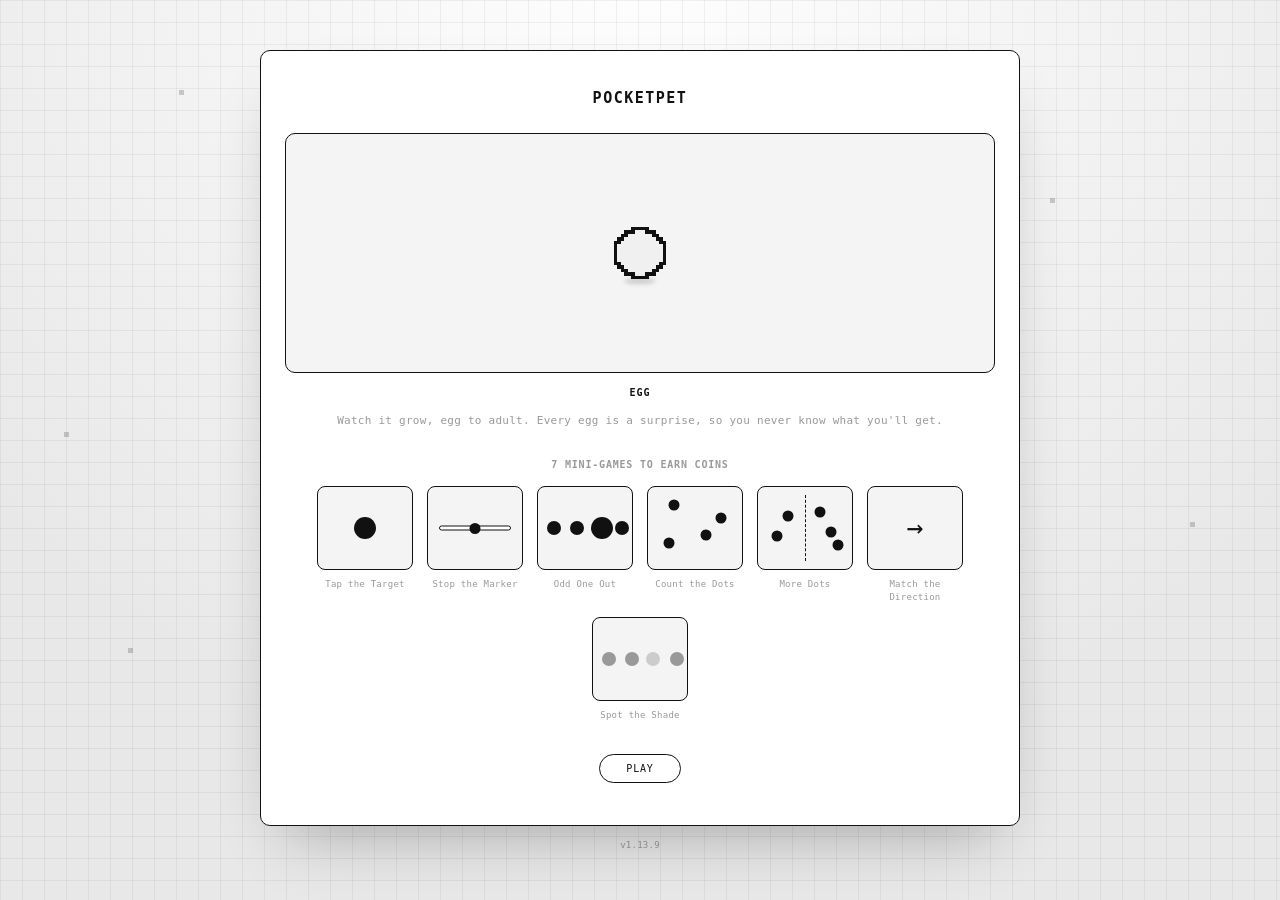
==== commit 46db7a99: "Grayer prop outlines, grayscale Music Box, round Ball Outline: added a flat mid-gray (#999) on top o" ====
--- a/index.html
+++ b/index.html
@@ -10,7 +10,7 @@
   <link rel="icon" href="icons/icon.svg" type="image/svg+xml" />
   <link rel="apple-touch-icon" href="icons/icon.svg" />
   <meta name="theme-color" content="#111111" />
-  <link rel="stylesheet" href="css/style.css?v=112" />
+  <link rel="stylesheet" href="css/style.css?v=113" />
 </head>
 <body>
   <div class="bg-decor" aria-hidden="true">
@@ -110,6 +110,6 @@
 
   <p class="app-version" id="app-version"></p>
 
-  <script type="module" src="js/landing.js?v=112"></script>
+  <script type="module" src="js/landing.js?v=113"></script>
 </body>
 </html>
--- a/css/style.css
+++ b/css/style.css
@@ -516,12 +516,12 @@
 }
 .music-box-frame {
   grid-area: 1 / 1;
-  /* A warm wood-cabinet brown instead of the pale --track gray every other
-     structural prop uses — at --track's usual near-white shade the box read
-     as empty/see-through rather than an actual solid speaker cabinet. Same
-     "a deliberate color exception earns its place" reasoning poop already
-     uses (see poop's own CSS comment) — a real speaker box isn't gray. */
-  --dot-color: #8b5e3c;
+  /* Grayscale (not the wood-brown tried briefly before) to stay consistent
+     with the rest of the playground's monochrome props — a solid mid-gray
+     instead of the pale --track (#e4e4e4) every other structural prop uses,
+     since --track's near-white shade is what read as empty/see-through in
+     the first place; this is dark enough to read as an actual solid box. */
+  --dot-color: #8a8a8a;
 }
 .music-box-disc {
   grid-area: 1 / 1;
@@ -746,6 +746,16 @@
 .prop-grid .dot--outline {
   z-index: 1;
 }
+/* Grayer, not near-black like the pet's own outline (--fg: #111) — on top
+   of the geometric thinning above, a flatter tone widens the gap between
+   "the pet" and "the furniture" further still. :not(.poop) carves poop back
+   out — it locally overrides --fg to a dark brown specifically so it reads
+   as "mess, spot and clear me" rather than blending in as another gray
+   shape (see poop's own CSS comment), which a blanket gray override here
+   would silently defeat. */
+.prop-grid:not(.poop) .dot--outline {
+  background: #999;
+}
 .prop-grid .dot--body {
   z-index: 2;
   transform: scale(1.22);
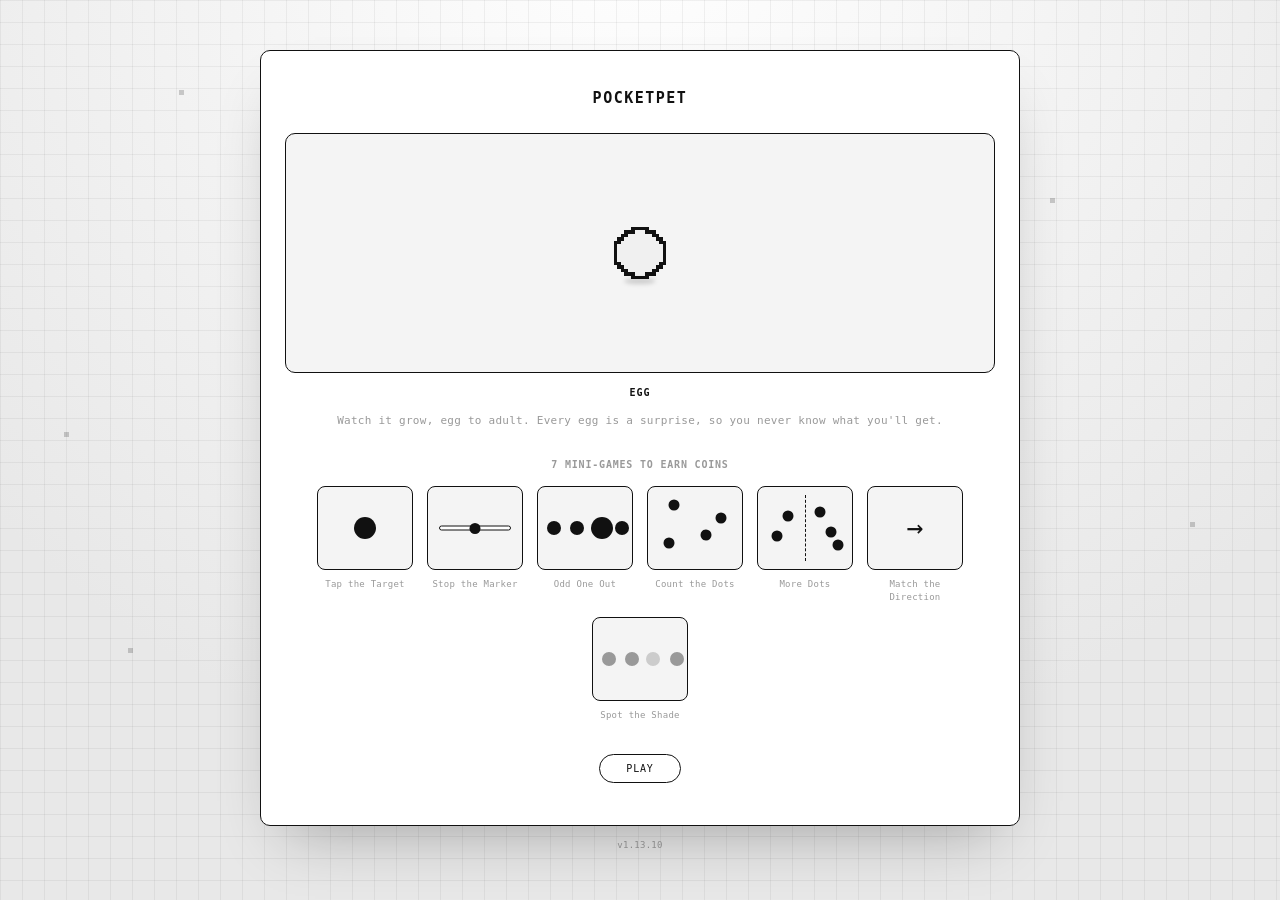
==== commit 47665e47: "Lighten Music Box frame so the dark disc actually stands out Mid-gray frame (#8a8a8a) was too close " ====
--- a/index.html
+++ b/index.html
@@ -10,7 +10,7 @@
   <link rel="icon" href="icons/icon.svg" type="image/svg+xml" />
   <link rel="apple-touch-icon" href="icons/icon.svg" />
   <meta name="theme-color" content="#111111" />
-  <link rel="stylesheet" href="css/style.css?v=113" />
+  <link rel="stylesheet" href="css/style.css?v=114" />
 </head>
 <body>
   <div class="bg-decor" aria-hidden="true">
@@ -110,6 +110,6 @@
 
   <p class="app-version" id="app-version"></p>
 
-  <script type="module" src="js/landing.js?v=113"></script>
+  <script type="module" src="js/landing.js?v=114"></script>
 </body>
 </html>
--- a/css/style.css
+++ b/css/style.css
@@ -516,12 +516,14 @@
 }
 .music-box-frame {
   grid-area: 1 / 1;
-  /* Grayscale (not the wood-brown tried briefly before) to stay consistent
-     with the rest of the playground's monochrome props — a solid mid-gray
-     instead of the pale --track (#e4e4e4) every other structural prop uses,
-     since --track's near-white shade is what read as empty/see-through in
-     the first place; this is dark enough to read as an actual solid box. */
-  --dot-color: #8a8a8a;
+  /* Light gray, not the mid-gray tried briefly before — mid-gray put the
+     box's own fill too close in tone to the disc's own (now grayed, see
+     .prop-grid:not(.poop) .dot--outline above) outline, so the disc read as
+     blending into the box instead of standing out inside it. A light box
+     behind the disc's dark fill (--fg, near-black) gives a clean light/dark
+     contrast — the actual fix for "hard to see the spinning thing" — while
+     staying grayscale, not the wood-brown tried before that. */
+  --dot-color: #d6d6d6;
 }
 .music-box-disc {
   grid-area: 1 / 1;
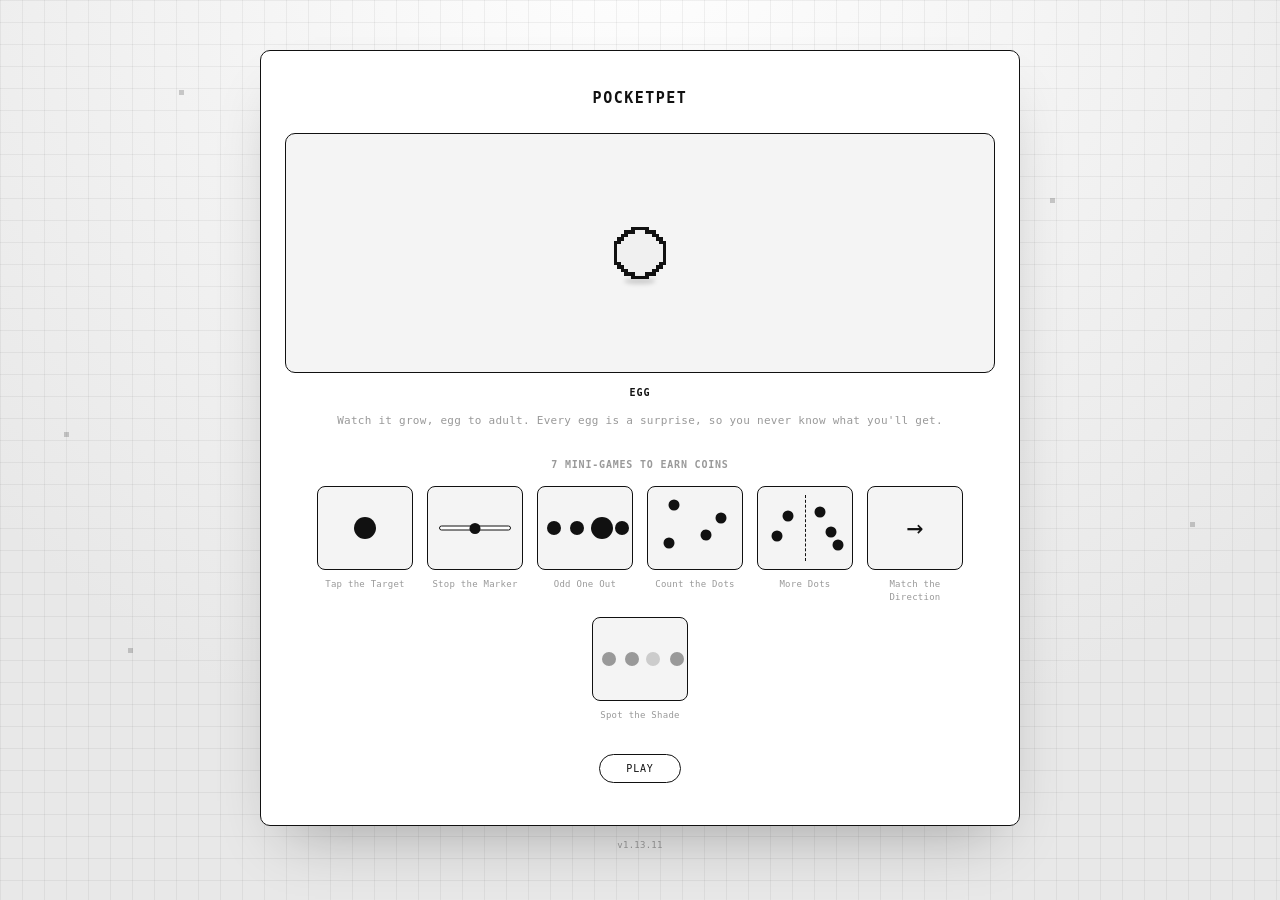
==== commit 54a68cbc: "Pin Music Box disc above the frame with explicit z-index Neither .music-box-frame nor .music-box-dis" ====
--- a/index.html
+++ b/index.html
@@ -10,7 +10,7 @@
   <link rel="icon" href="icons/icon.svg" type="image/svg+xml" />
   <link rel="apple-touch-icon" href="icons/icon.svg" />
   <meta name="theme-color" content="#111111" />
-  <link rel="stylesheet" href="css/style.css?v=114" />
+  <link rel="stylesheet" href="css/style.css?v=115" />
 </head>
 <body>
   <div class="bg-decor" aria-hidden="true">
@@ -110,6 +110,6 @@
 
   <p class="app-version" id="app-version"></p>
 
-  <script type="module" src="js/landing.js?v=114"></script>
+  <script type="module" src="js/landing.js?v=115"></script>
 </body>
 </html>
--- a/css/style.css
+++ b/css/style.css
@@ -524,10 +524,17 @@
      contrast — the actual fix for "hard to see the spinning thing" — while
      staying grayscale, not the wood-brown tried before that. */
   --dot-color: #d6d6d6;
+  z-index: 1;
 }
 .music-box-disc {
   grid-area: 1 / 1;
   --dot-color: var(--fg);
+  /* Explicit stacking, not just relying on DOM order (frame comes first in
+     app.html, disc second — grid items normally paint in that order without
+     help, but grid/flex items respect z-index even at position:static
+     unlike normal block elements, so this pins it unambiguously instead of
+     leaving it to implicit ordering that a future change could disrupt). */
+  z-index: 2;
 }
 .music-box--playing .music-box-disc {
   animation: vinyl-spin 1.8s linear infinite;
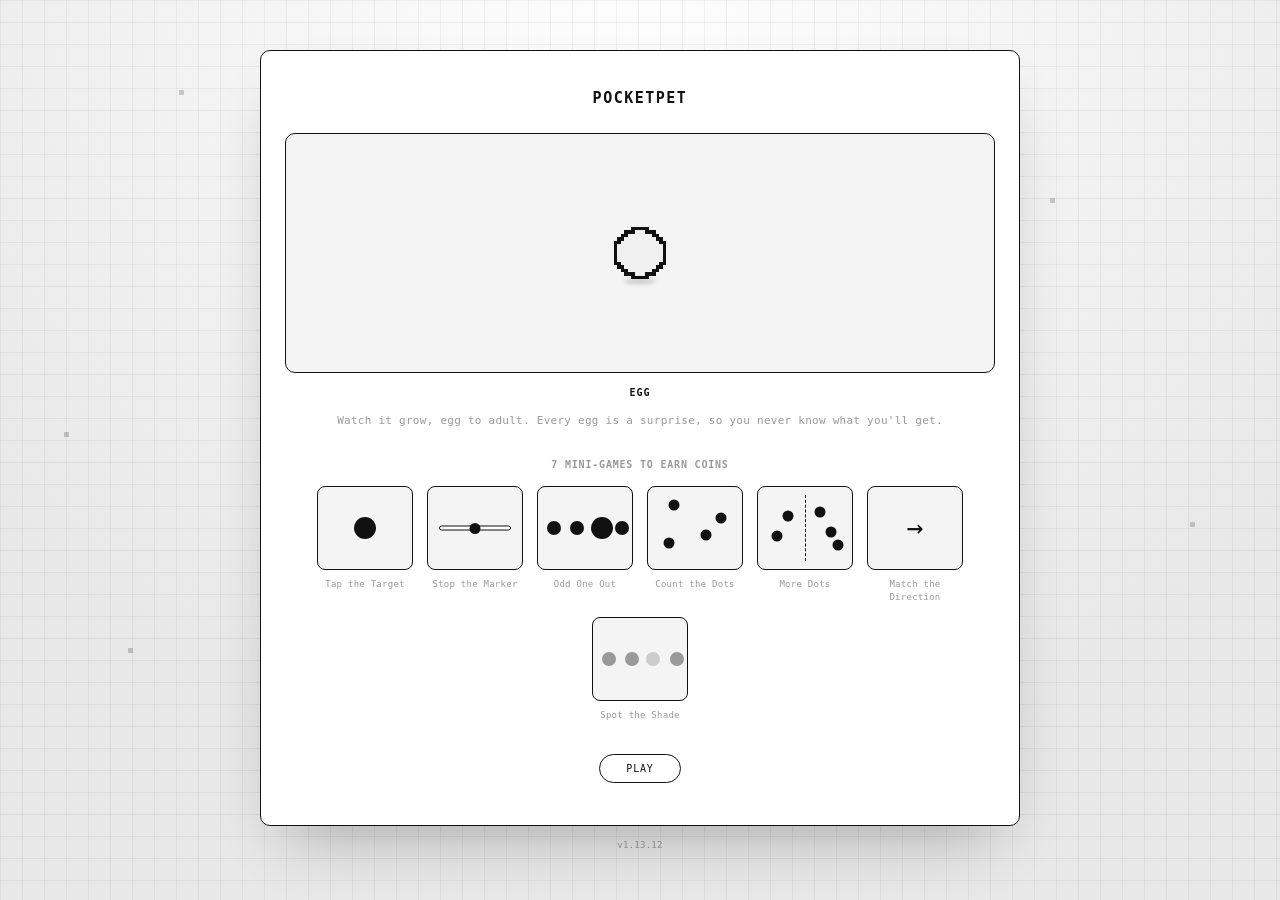
==== commit ac3f293e: "Increase wall height between ceiling and ground GROUND_MIN_Y_FRACTION raised 0.42 -> 0.55, giving mo" ====
--- a/index.html
+++ b/index.html
@@ -10,7 +10,7 @@
   <link rel="icon" href="icons/icon.svg" type="image/svg+xml" />
   <link rel="apple-touch-icon" href="icons/icon.svg" />
   <meta name="theme-color" content="#111111" />
-  <link rel="stylesheet" href="css/style.css?v=115" />
+  <link rel="stylesheet" href="css/style.css?v=116" />
 </head>
 <body>
   <div class="bg-decor" aria-hidden="true">
@@ -110,6 +110,6 @@
 
   <p class="app-version" id="app-version"></p>
 
-  <script type="module" src="js/landing.js?v=115"></script>
+  <script type="module" src="js/landing.js?v=116"></script>
 </body>
 </html>
--- a/css/style.css
+++ b/css/style.css
@@ -492,12 +492,12 @@
    Mounted on the wall like the Night Light — top stays fixed, only left
    (drag) moves — click toggles the song, drag moves it (wireMusicBox tells
    the two apart via suppressNextPetClick). Sits right at the ground line
-   (GROUND_MIN_Y_FRACTION * 250px device height ≈ 105px, minus the box's own
-   height) rather than partway up the wall — reads as a floor speaker
-   standing against the wall instead of a shelf-mounted item. */
+   (GROUND_MIN_Y_FRACTION * 250px device height ≈ 137.5px, minus the box's
+   own ~24.5px height) rather than partway up the wall — reads as a floor
+   speaker standing against the wall instead of a shelf-mounted item. */
 .music-box {
   position: absolute;
-  top: 84px;
+  top: 113px;
   display: grid;
   place-items: center;
   cursor: grab;
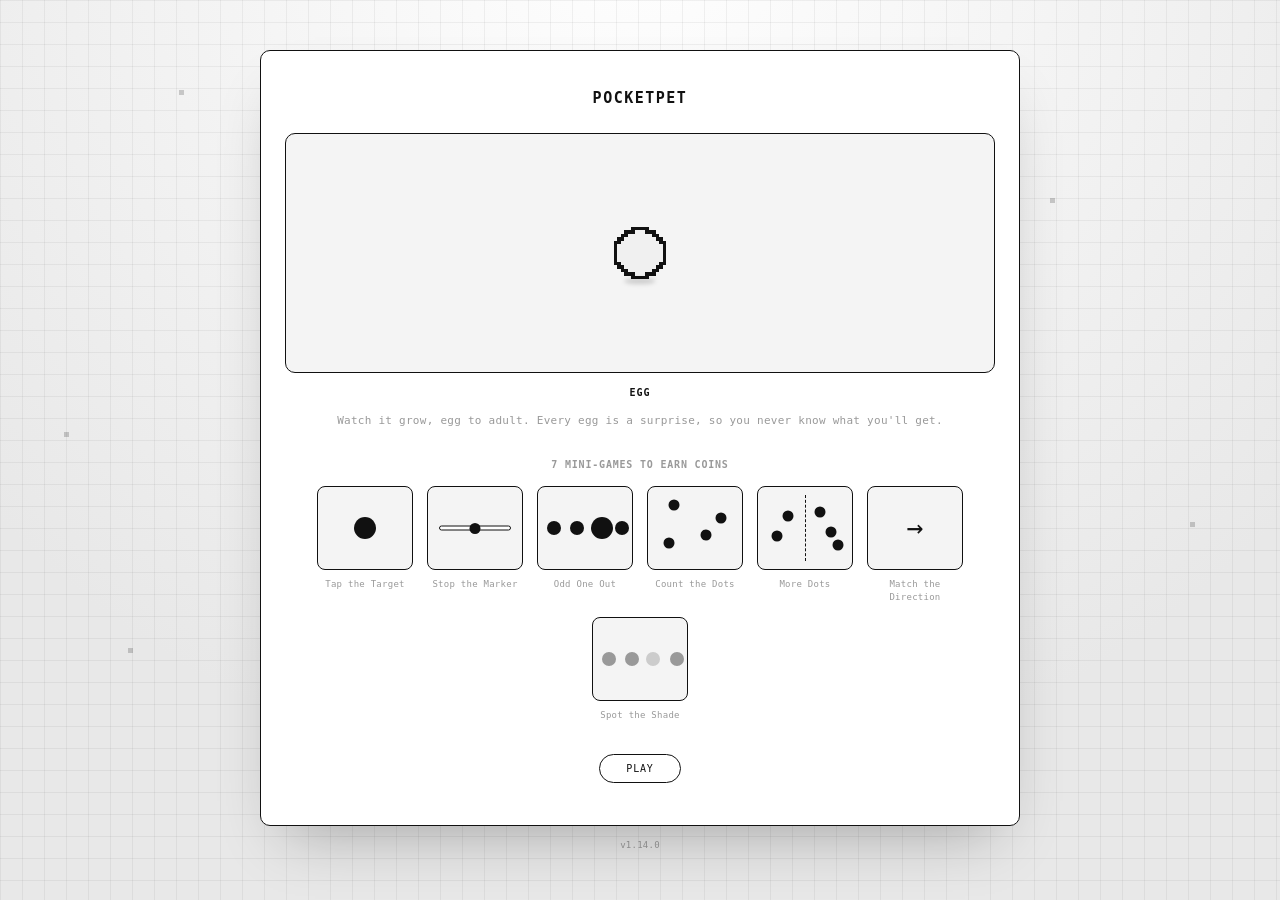
==== commit 2d88c630: "Let the Music Box also move up and down, not just left/right Added wallBounds - a mirror of grounded" ====
--- a/index.html
+++ b/index.html
@@ -10,7 +10,7 @@
   <link rel="icon" href="icons/icon.svg" type="image/svg+xml" />
   <link rel="apple-touch-icon" href="icons/icon.svg" />
   <meta name="theme-color" content="#111111" />
-  <link rel="stylesheet" href="css/style.css?v=116" />
+  <link rel="stylesheet" href="css/style.css?v=117" />
 </head>
 <body>
   <div class="bg-decor" aria-hidden="true">
@@ -110,6 +110,6 @@
 
   <p class="app-version" id="app-version"></p>
 
-  <script type="module" src="js/landing.js?v=116"></script>
+  <script type="module" src="js/landing.js?v=117"></script>
 </body>
 </html>
--- a/css/style.css
+++ b/css/style.css
@@ -489,15 +489,14 @@
    spinning only the disc, not the frame or the whole outer box, is also why
    the ♪/♫ notes (which live on the outer box's own ::before/::after) stay
    upright and float straight up instead of spinning along with the disc.
-   Mounted on the wall like the Night Light — top stays fixed, only left
-   (drag) moves — click toggles the song, drag moves it (wireMusicBox tells
-   the two apart via suppressNextPetClick). Sits right at the ground line
-   (GROUND_MIN_Y_FRACTION * 250px device height ≈ 137.5px, minus the box's
-   own ~24.5px height) rather than partway up the wall — reads as a floor
-   speaker standing against the wall instead of a shelf-mounted item. */
+   Mounted on the wall, confined to that region above the floor line
+   (wallBounds) rather than a fixed height — draggable both left/right and
+   up/down within it (renderMusicBoxPosition/wireDragMusicBoxPosition sets
+   left/top directly, so no fixed CSS top like the Night Light uses) — click
+   toggles the song, drag moves it (wireMusicBox tells the two apart via
+   suppressNextPetClick). */
 .music-box {
   position: absolute;
-  top: 113px;
   display: grid;
   place-items: center;
   cursor: grab;
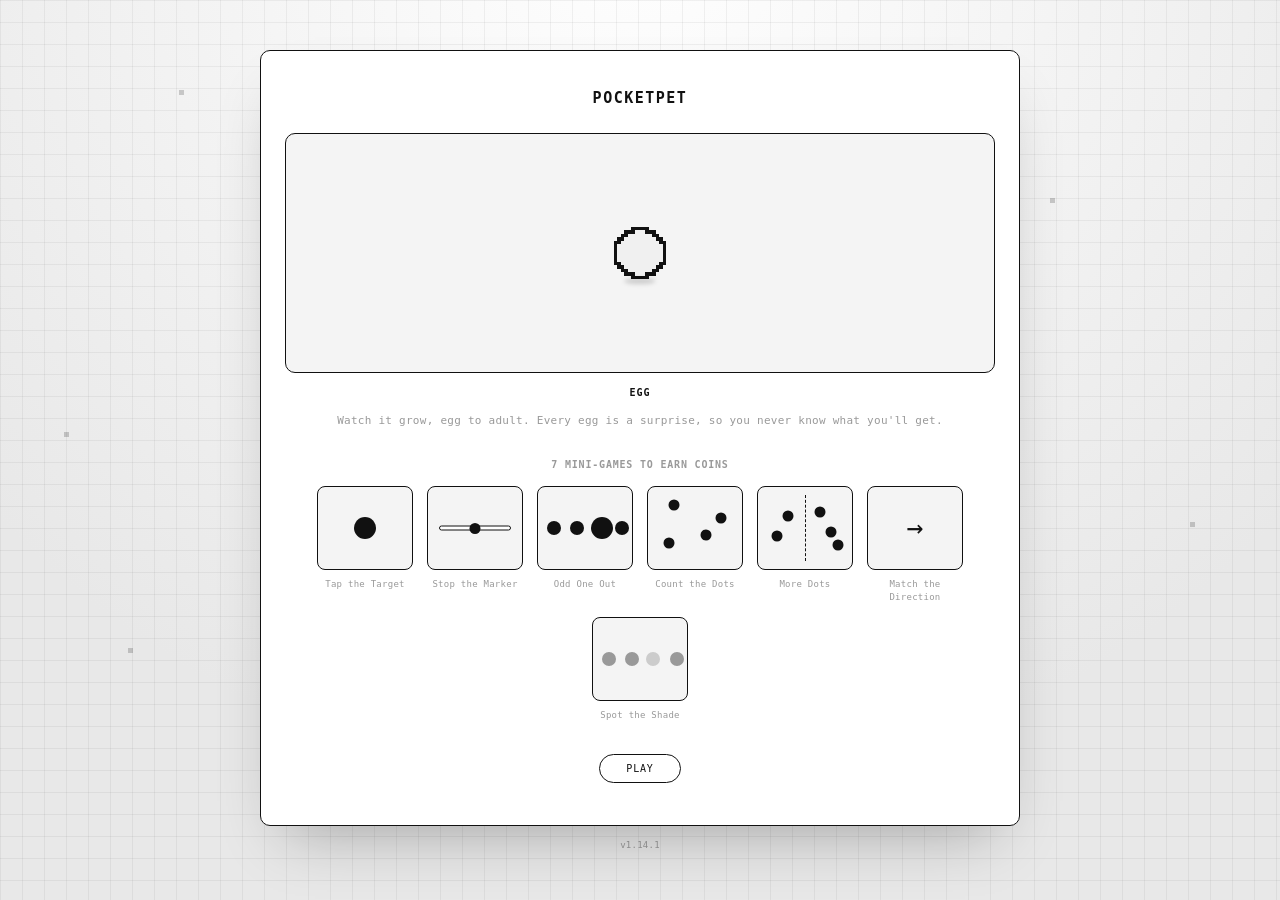
==== commit 0992f1c2: "Keep Music Box's vertical drag range clear of the Night Light wallBounds now reads the Night Light's" ====
--- a/index.html
+++ b/index.html
@@ -10,7 +10,7 @@
   <link rel="icon" href="icons/icon.svg" type="image/svg+xml" />
   <link rel="apple-touch-icon" href="icons/icon.svg" />
   <meta name="theme-color" content="#111111" />
-  <link rel="stylesheet" href="css/style.css?v=117" />
+  <link rel="stylesheet" href="css/style.css?v=118" />
 </head>
 <body>
   <div class="bg-decor" aria-hidden="true">
@@ -110,6 +110,6 @@
 
   <p class="app-version" id="app-version"></p>
 
-  <script type="module" src="js/landing.js?v=117"></script>
+  <script type="module" src="js/landing.js?v=118"></script>
 </body>
 </html>
